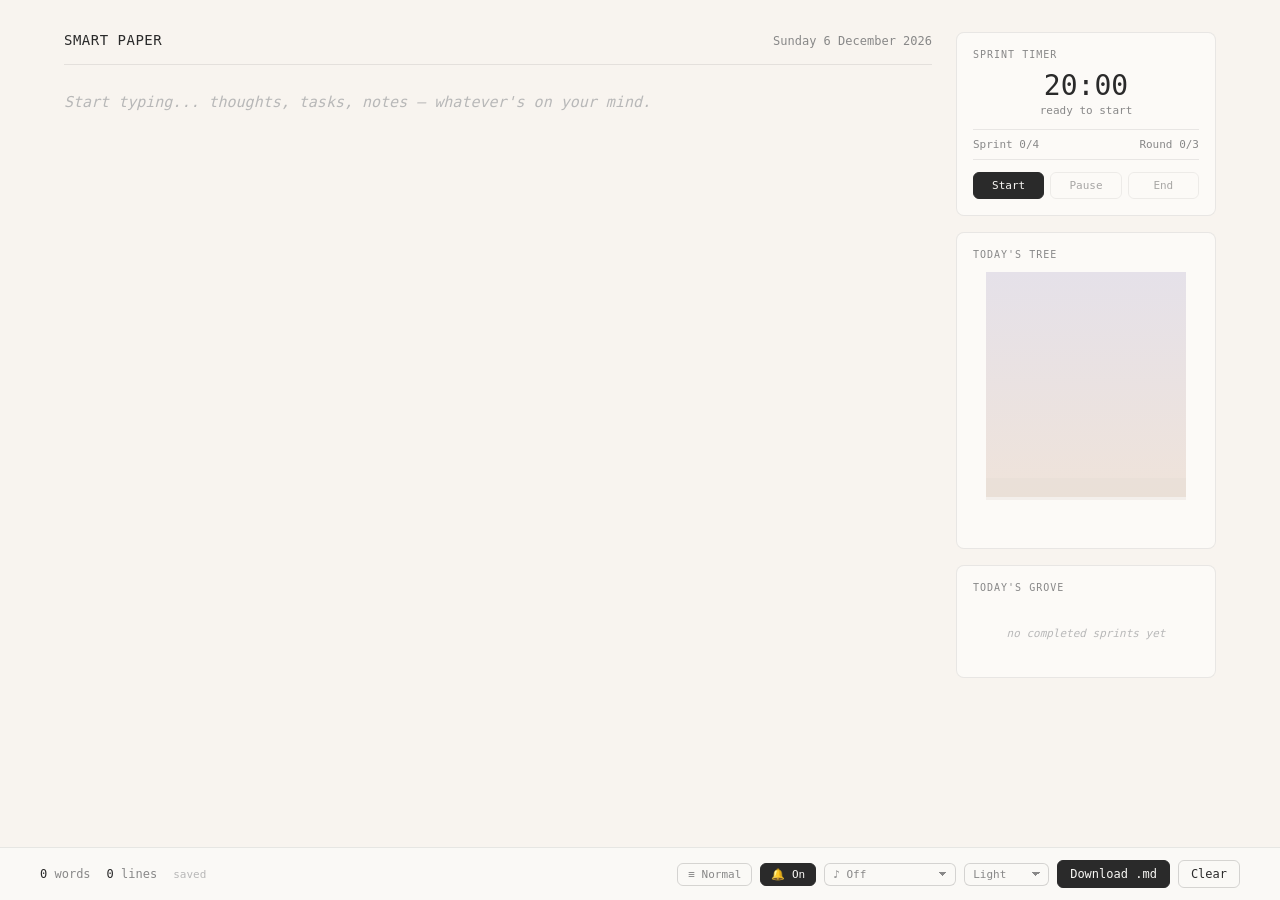
==== index.html @ 190a2c81 "Split single-file app into index.html, styles.css, and app.js Prepares the project for GitHub Pages " ====
<!DOCTYPE html>
<html lang="en">
<head>
<meta charset="UTF-8">
<meta name="viewport" content="width=device-width, initial-scale=1.0">
<title>Smart Paper</title>
<link rel="icon" type="image/svg+xml" href="data:image/svg+xml,%3Csvg xmlns='http://www.w3.org/2000/svg' viewBox='0 0 32 32'%3E%3Crect x='14.5' y='18' width='3' height='10' fill='%235b4636'/%3E%3Cellipse cx='16' cy='16' rx='11' ry='9' fill='%236b8a3d'/%3E%3Cellipse cx='11' cy='13' rx='6' ry='5' fill='%237c9c4b'/%3E%3Cellipse cx='21' cy='13' rx='6' ry='5' fill='%237c9c4b'/%3E%3Cellipse cx='16' cy='10' rx='5' ry='4' fill='%237c9c4b'/%3E%3C/svg%3E">
<link rel="stylesheet" href="styles.css">
</head>
<body>

<div class="layout">
  <div class="main">
    <div class="header">
      <h1>SMART PAPER</h1>
      <span class="date" id="date"></span>
    </div>
    <textarea id="editor" placeholder="Start typing... thoughts, tasks, notes — whatever's on your mind."></textarea>
  </div>

  <div class="side">
    <!-- Sprint timer panel: time display + sprint/round counter + Start/Pause/End -->
    <div class="panel">
      <p class="panel-title">Sprint timer</p>
      <div class="timer-display">
        <div class="timer-time" id="timer-time">20:00</div>
        <div class="timer-status" id="timer-status">ready to start</div>
      </div>
      <div class="sprint-info">
        <span>Sprint <span id="sprint-num">0</span>/4</span>
        <span>Round <span id="round-num">0</span>/3</span>
      </div>
      <div class="timer-controls">
        <button id="start-btn" class="primary">Start</button>
        <button id="pause-btn" disabled>Pause</button>
        <button id="abandon-btn" disabled>End</button>
      </div>
    </div>

    <!-- Tree panel: SVG that grows during focus rounds, withers at sprint end. -->
    <div class="panel">
      <p class="panel-title">Today's tree</p>
      <svg id="tree-svg" viewBox="0 0 200 240" xmlns="http://www.w3.org/2000/svg"></svg>
      <div class="tree-label" id="tree-label"></div>
    </div>

    <!-- Grove panel: small icons for each completed sprint today. -->
    <div class="panel">
      <p class="panel-title">Today's grove</p>
      <div class="grove-strip" id="grove-strip">
        <span class="grove-empty">no completed sprints yet</span>
      </div>
    </div>
  </div>
</div>

<!-- Fixed footer holds everything: stats, settings, actions. -->
<div class="footer">
  <div class="footer-inner">
    <div class="stats">
      <span><strong id="word-count">0</strong> words</span>
      <span><strong id="line-count">0</strong> lines</span>
      <span class="save-indicator" id="save-indicator">saved</span>
    </div>
    <div class="actions">
      <button id="typewriter-toggle" title="Typewriter mode">≡ Normal</button>
      <button id="chime-toggle" title="Sprint chimes">🔔 On</button>
      <div class="sound-controls">
        <span id="sound-loading">loading…</span>
        <input type="range" id="volume-slider" min="0" max="100" value="30" class="hidden">
        <select class="theme-select" id="sound-select" title="Ambient sound">
          <option value="off">♪ Off</option>
          <option value="rain">Rain</option>
          <option value="wind">Wind</option>
          <option value="fire">Fire</option>
          <option value="lofi">Lo-fi radio</option>
          <option value="dronezone">Drone Zone</option>
          <option value="missioncontrol">Mission Control</option>
        </select>
      </div>
      <select class="theme-select" id="theme-select" title="Theme">
        <option value="light">Light</option>
        <option value="dark">Dark</option>
        <option value="sepia">Sepia</option>
        <option value="midnight">Midnight</option>
        <option value="forest">Forest</option>
      </select>
      <button id="export-btn" class="primary">Download .md</button>
      <button id="clear-btn">Clear</button>
    </div>
  </div>
</div>

<script src="app.js"></script>
</body>
</html>
---- styles.css ----
/* ===========================================================================
   THEME SYSTEM
   ===========================================================================
   Each theme is a set of CSS custom properties. Switching themes adds a
   class to <body>; everything visual reads from these vars. Tree colours
   are NOT here — they're in JS palettes because SVG fill attributes can't
   read CSS vars cleanly across all renderers.
*/
:root {
  /* Light theme — default cream paper */
  --bg: #faf9f6;
  --bg-panel: rgba(255,255,255,0.5);
  --bg-footer: rgba(250, 249, 246, 0.95);
  --text: #2a2a2a;
  --text-muted: #888;
  --text-subtle: #b8b8b8;
  --border: rgba(0,0,0,0.08);
  --border-strong: rgba(0,0,0,0.15);
  --border-hover: rgba(0,0,0,0.25);
  --hover-bg: rgba(0,0,0,0.04);
  --primary-bg: #2a2a2a;
  --primary-text: #faf9f6;
  --primary-hover: #1a1a1a;
  --error: #a32d2d;
  --ground-shadow: rgba(0,0,0,0.06);
}
body.theme-dark {
  --bg: #1a1a1a;
  --bg-panel: rgba(255,255,255,0.04);
  --bg-footer: rgba(26, 26, 26, 0.95);
  --text: #e8e6e1;
  --text-muted: #888;
  --text-subtle: #555;
  --border: rgba(255,255,255,0.08);
  --border-strong: rgba(255,255,255,0.15);
  --border-hover: rgba(255,255,255,0.3);
  --hover-bg: rgba(255,255,255,0.05);
  --primary-bg: #e8e6e1;
  --primary-text: #1a1a1a;
  --primary-hover: #ffffff;
  --error: #e07070;
  --ground-shadow: rgba(0,0,0,0.4);
}
body.theme-sepia {
  --bg: #f4ecd8;
  --bg-panel: rgba(255, 250, 235, 0.6);
  --bg-footer: rgba(244, 236, 216, 0.95);
  --text: #4a3826;
  --text-muted: #8a7458;
  --text-subtle: #b9a786;
  --border: rgba(74, 56, 38, 0.12);
  --border-strong: rgba(74, 56, 38, 0.2);
  --border-hover: rgba(74, 56, 38, 0.35);
  --hover-bg: rgba(74, 56, 38, 0.05);
  --primary-bg: #4a3826;
  --primary-text: #f4ecd8;
  --primary-hover: #2f2316;
  --error: #a83b2d;
  --ground-shadow: rgba(74, 56, 38, 0.1);
}
body.theme-midnight {
  --bg: #131a26;
  --bg-panel: rgba(180, 200, 230, 0.04);
  --bg-footer: rgba(19, 26, 38, 0.95);
  --text: #d4dceb;
  --text-muted: #7a8499;
  --text-subtle: #4a5468;
  --border: rgba(180, 200, 230, 0.1);
  --border-strong: rgba(180, 200, 230, 0.18);
  --border-hover: rgba(180, 200, 230, 0.35);
  --hover-bg: rgba(180, 200, 230, 0.06);
  --primary-bg: #d4dceb;
  --primary-text: #131a26;
  --primary-hover: #ffffff;
  --error: #e8a4a4;
  --ground-shadow: rgba(0,0,0,0.5);
}
body.theme-forest {
  --bg: #1a2218;
  --bg-panel: rgba(220, 230, 200, 0.04);
  --bg-footer: rgba(26, 34, 24, 0.95);
  --text: #e6e3d4;
  --text-muted: #8a9078;
  --text-subtle: #555a48;
  --border: rgba(220, 230, 200, 0.1);
  --border-strong: rgba(220, 230, 200, 0.18);
  --border-hover: rgba(220, 230, 200, 0.35);
  --hover-bg: rgba(220, 230, 200, 0.06);
  --primary-bg: #e6e3d4;
  --primary-text: #1a2218;
  --primary-hover: #ffffff;
  --error: #d97a6a;
  --ground-shadow: rgba(0,0,0,0.4);
}

/* ===========================================================================
   LAYOUT & EDITOR
   =========================================================================== */
* { box-sizing: border-box; }
body {
  margin: 0;
  padding: 0;
  background: var(--bg);
  font-family: 'JetBrains Mono', ui-monospace, SFMono-Regular, Menlo, Monaco, Consolas, monospace;
  color: var(--text);
  transition: background 1.5s ease, color 0.3s;
  position: relative;
}
/* Time-of-day tint overlay. Sits behind everything via z-index: -1.
   Colour is set from JS based on current hour and active theme. */
body::before {
  content: '';
  position: fixed;
  inset: 0;
  background: var(--time-tint, transparent);
  pointer-events: none;
  z-index: -1;
  transition: background 1.5s ease;
}
.layout {
  display: flex;
  max-width: 1200px;
  margin: 0 auto;
  min-height: 100vh;
  gap: 24px;
  padding: 32px 24px 120px; /* bottom padding clears the fixed footer */
}
.main {
  flex: 1;
  display: flex;
  flex-direction: column;
  min-width: 0;
}
.header {
  display: flex;
  justify-content: space-between;
  align-items: baseline;
  margin-bottom: 24px;
  padding-bottom: 16px;
  border-bottom: 1px solid var(--border);
}
.header h1 {
  font-size: 14px;
  font-weight: 500;
  margin: 0;
  color: var(--text);
  letter-spacing: 0.5px;
}
.header .date {
  font-size: 12px;
  color: var(--text-muted);
}
#editor {
  flex: 1;
  width: 100%;
  min-height: 60vh;
  border: none;
  outline: none;
  background: transparent;
  font-family: inherit;
  font-size: 15px;
  line-height: 1.8;
  color: var(--text);
  resize: none;
  padding: 0;
  tab-size: 2;
  caret-color: var(--text);
}
/* Typewriter mode: large vertical padding pushes the cursor toward the
   middle of the viewport. JS handles the per-keystroke recentring. */
#editor.typewriter {
  min-height: 70vh;
  padding-top: 35vh;
  padding-bottom: 35vh;
}
#editor::placeholder {
  color: var(--text-subtle);
  font-style: italic;
}
::selection {
  background: rgba(125, 125, 125, 0.3);
}

/* ===========================================================================
   SIDE PANEL — Sprint timer, tree, grove
   =========================================================================== */
.side {
  width: 260px;
  flex-shrink: 0;
  display: flex;
  flex-direction: column;
  gap: 16px;
}
.panel {
  background: var(--bg-panel);
  border: 1px solid var(--border);
  border-radius: 8px;
  padding: 16px;
  transition: background 1.5s ease;
}
.panel-title {
  font-size: 10px;
  font-weight: 500;
  letter-spacing: 1px;
  color: var(--text-muted);
  margin: 0 0 12px;
  text-transform: uppercase;
}
.timer-display {
  text-align: center;
  margin-bottom: 12px;
}
.timer-time {
  font-size: 28px;
  font-weight: 500;
  color: var(--text);
  line-height: 1;
  margin-bottom: 4px;
}
.timer-status {
  font-size: 11px;
  color: var(--text-muted);
}
.sprint-info {
  display: flex;
  justify-content: space-between;
  font-size: 11px;
  color: var(--text-muted);
  margin-bottom: 12px;
  padding: 8px 0;
  border-top: 1px solid var(--border);
  border-bottom: 1px solid var(--border);
}
.timer-controls {
  display: flex;
  gap: 6px;
}
.timer-controls button {
  flex: 1;
  font-size: 11px;
  padding: 6px 8px;
}
#tree-svg {
  width: 100%;
  height: 240px;
  display: block;
}
.tree-label {
  text-align: center;
  font-size: 10px;
  color: var(--text-subtle);
  margin-top: 6px;
  font-style: italic;
  min-height: 14px;
}
.grove-strip {
  display: flex;
  flex-wrap: wrap;
  gap: 6px;
  min-height: 56px;
  align-items: center;
  justify-content: flex-start;
}
.grove-empty {
  font-size: 11px;
  color: var(--text-subtle);
  font-style: italic;
  width: 100%;
  text-align: center;
}
.grove-tree {
  width: 48px;
  height: 56px;
}

/* ===========================================================================
   FOOTER — Stats, save indicator, all controls
   =========================================================================== */
.footer {
  position: fixed;
  bottom: 0;
  left: 0;
  right: 0;
  background: var(--bg-footer);
  backdrop-filter: blur(8px);
  -webkit-backdrop-filter: blur(8px);
  border-top: 1px solid var(--border);
  padding: 12px 24px;
  font-size: 12px;
  color: var(--text-muted);
}
.footer-inner {
  max-width: 1200px;
  margin: 0 auto;
  width: 100%;
  display: flex;
  justify-content: space-between;
  align-items: center;
  gap: 16px;
}
.stats { display: flex; gap: 16px; align-items: center; }
.stats span strong { color: var(--text); font-weight: 500; }
.actions { display: flex; gap: 8px; align-items: center; }

/* Generic button styling */
button {
  font-family: inherit;
  font-size: 12px;
  background: transparent;
  border: 1px solid var(--border-strong);
  color: var(--text);
  padding: 6px 12px;
  border-radius: 6px;
  cursor: pointer;
  transition: all 0.15s;
}
button:hover {
  background: var(--hover-bg);
  border-color: var(--border-hover);
}
button.primary {
  background: var(--primary-bg);
  color: var(--primary-text);
  border-color: var(--primary-bg);
}
button.primary:hover {
  background: var(--primary-hover);
  border-color: var(--primary-hover);
}
button:disabled {
  opacity: 0.4;
  cursor: not-allowed;
}
button:disabled:hover {
  background: transparent;
  border-color: var(--border-strong);
}

.save-indicator {
  font-size: 11px;
  color: var(--text-subtle);
  transition: opacity 0.3s, color 0.3s;
}
.save-indicator.visible { color: var(--text-muted); }
.save-indicator.error { color: var(--error); }

/* Native <select> styled to match the rest of the chrome.
   Custom dropdown arrow drawn with crossed gradients. */
.theme-select {
  background: transparent;
  border: 1px solid var(--border-strong);
  color: var(--text-muted);
  padding: 4px 8px;
  font-size: 11px;
  cursor: pointer;
  border-radius: 6px;
  font-family: inherit;
  transition: all 0.15s;
  appearance: none;
  -webkit-appearance: none;
  background-image: linear-gradient(45deg, transparent 50%, currentColor 50%), linear-gradient(135deg, currentColor 50%, transparent 50%);
  background-position: calc(100% - 12px) 50%, calc(100% - 8px) 50%;
  background-size: 4px 4px, 4px 4px;
  background-repeat: no-repeat;
  padding-right: 22px;
}
.theme-select:hover {
  background-color: var(--hover-bg);
  border-color: var(--border-hover);
  color: var(--text);
}
.theme-select option {
  background: var(--bg);
  color: var(--text);
}

/* Sound controls — dropdown + volume slider + loading indicator */
.sound-controls {
  display: flex;
  align-items: center;
  gap: 6px;
}
#volume-slider {
  -webkit-appearance: none;
  appearance: none;
  width: 60px;
  height: 4px;
  background: var(--border-strong);
  border-radius: 2px;
  outline: none;
  cursor: pointer;
  transition: opacity 0.2s;
}
#volume-slider::-webkit-slider-thumb {
  -webkit-appearance: none;
  appearance: none;
  width: 12px;
  height: 12px;
  background: var(--text);
  border-radius: 50%;
  cursor: pointer;
}
#volume-slider::-moz-range-thumb {
  width: 12px;
  height: 12px;
  background: var(--text);
  border-radius: 50%;
  cursor: pointer;
  border: none;
}
#volume-slider.hidden { display: none; }
#sound-loading {
  font-size: 10px;
  color: var(--text-subtle);
  font-style: italic;
  display: none;
}
#sound-loading.visible { display: inline; }

/* Toggle buttons (typewriter, chime). Active state inverts colours. */
#typewriter-toggle, #chime-toggle {
  background: transparent;
  border: 1px solid var(--border-strong);
  color: var(--text-muted);
  padding: 4px 10px;
  font-size: 11px;
  cursor: pointer;
  border-radius: 6px;
  font-family: inherit;
  transition: all 0.15s;
}
#typewriter-toggle:hover, #chime-toggle:hover {
  background: var(--hover-bg);
  border-color: var(--border-hover);
  color: var(--text);
}
#typewriter-toggle.active, #chime-toggle.active {
  background: var(--primary-bg);
  color: var(--primary-text);
  border-color: var(--primary-bg);
}
#chime-toggle.disabled {
  opacity: 0.5;
}

/* Mobile fallback — side panel becomes a row beneath the editor. */
@media (max-width: 900px) {
  .layout { flex-direction: column; padding: 20px 16px 140px; }
  .side { width: 100%; flex-direction: row; flex-wrap: wrap; }
  .side .panel { flex: 1; min-width: 200px; }
}
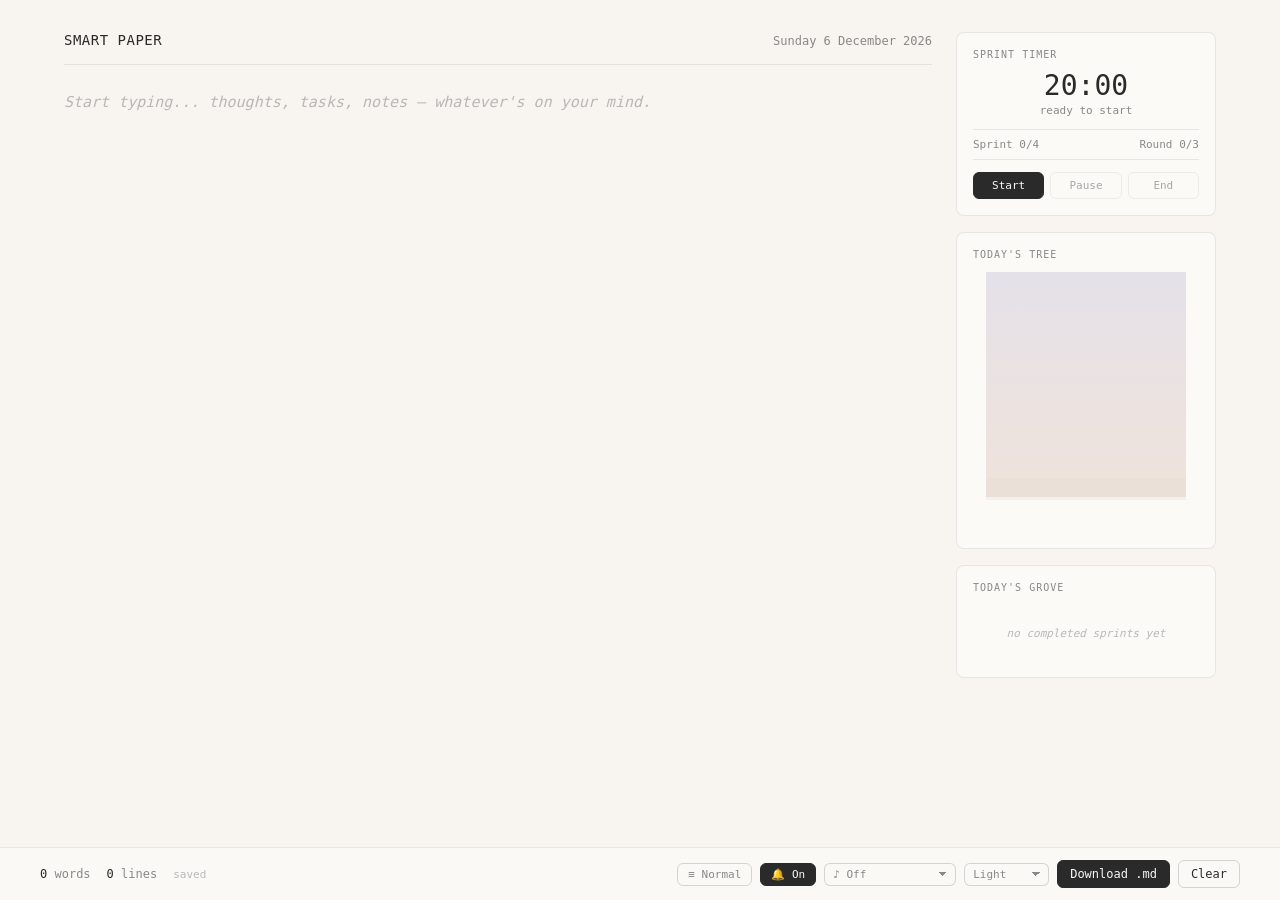
==== commit 72372b8c: "Refactor: extract tree rendering into tree.js ES module Moves all SVG tree rendering, sky/atmosphere" ====
--- a/index.html
+++ b/index.html
@@ -4,7 +4,11 @@
 <meta charset="UTF-8">
 <meta name="viewport" content="width=device-width, initial-scale=1.0">
 <title>Smart Paper</title>
-<link rel="icon" type="image/svg+xml" href="data:image/svg+xml,%3Csvg xmlns='http://www.w3.org/2000/svg' viewBox='0 0 32 32'%3E%3Crect x='14.5' y='18' width='3' height='10' fill='%235b4636'/%3E%3Cellipse cx='16' cy='16' rx='11' ry='9' fill='%236b8a3d'/%3E%3Cellipse cx='11' cy='13' rx='6' ry='5' fill='%237c9c4b'/%3E%3Cellipse cx='21' cy='13' rx='6' ry='5' fill='%237c9c4b'/%3E%3Cellipse cx='16' cy='10' rx='5' ry='4' fill='%237c9c4b'/%3E%3C/svg%3E">
+<link rel="icon" type="image/svg+xml" href="favicon.svg">
+<link rel="manifest" href="manifest.json">
+<meta name="theme-color" content="#faf9f6">
+<meta name="apple-mobile-web-app-capable" content="yes">
+<meta name="apple-mobile-web-app-status-bar-style" content="default">
 <link rel="stylesheet" href="styles.css">
 </head>
 <body>
@@ -91,6 +95,11 @@
   </div>
 </div>
 
-<script src="app.js"></script>
+<script type="module" src="app.js"></script>
+<script>
+  if ('serviceWorker' in navigator) {
+    navigator.serviceWorker.register('./sw.js');
+  }
+</script>
 </body>
 </html>
